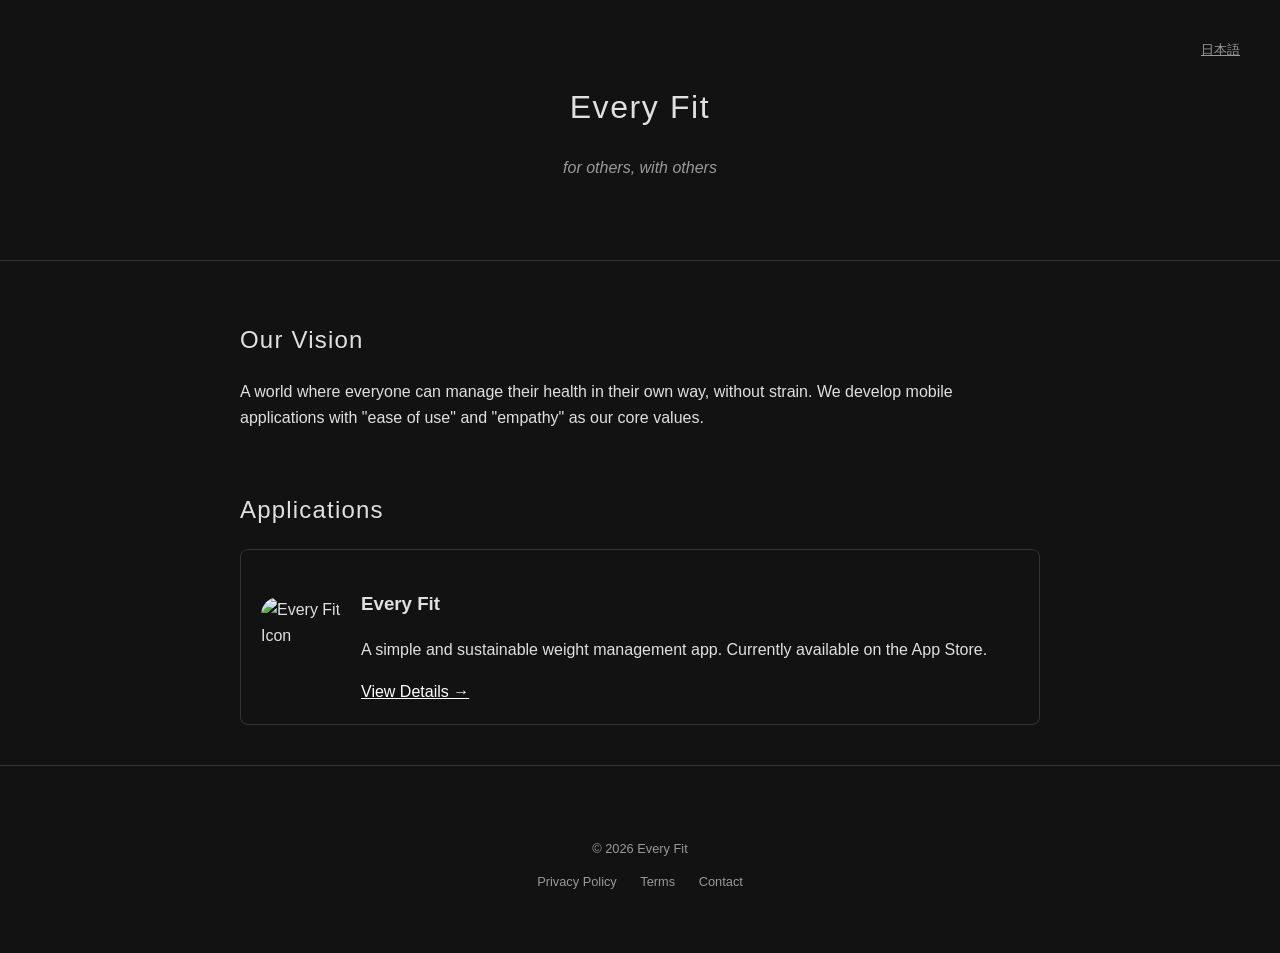
==== en/index.html @ a68e1f49 "add english" ====
<!DOCTYPE html>
<html lang="en">
<head>
    <meta charset="UTF-8">
    <meta name="viewport" content="width=device-width, initial-scale=1.0">
    <title>Every Fit | Official Site</title>
    <link rel="stylesheet" href="../css/style.css">
</head>
<body>
    <header>
        <div style="text-align: right; font-size: 0.8em; padding-right: 20px;">
            <a href="../" style="color: #999;">日本語</a>
        </div>
        <h1>Every Fit</h1>
        <p class="mission">for others, with others</p>
    </header>
    <div class="container">
        <section>
            <h2>Our Vision</h2>
            <p>A world where everyone can manage their health in their own way, without strain. We develop mobile applications with "ease of use" and "empathy" as our core values.</p>
        </section>
        <section style="margin-top: 60px;">
            <h2>Applications</h2>
            <div class="app-card" style="display: flex; align-items: center; gap: 20px;">
                <img src="../images/every_fit.jpg" alt="Every Fit Icon" style="width: 80px; height: 80px; border-radius: 18px;">
                <div>
                    <h3>Every Fit</h3>
                    <p>A simple and sustainable weight management app. Currently available on the App Store.</p>
                    <a href="apps/every-fit/" style="color: white;">View Details →</a>
                </div>
            </div>
        </section>
    </div>
    <footer>
        <p>&copy; 2026 Every Fit</p>
        <nav>
            <a href="legal/privacy-policy/">Privacy Policy</a>
            <a href="legal/terms/">Terms</a>
            <a href="../contact/">Contact</a>
        </nav>
    </footer>
</body>
</html>
---- css/style.css ----
/* 基本のマットブラック設定 */
:root {
    --bg-color: #121212;
    --text-color: #e0e0e0;
    --accent-color: #ffffff;
    --sub-text: #999999;
}

body {
    background-color: var(--bg-color);
    color: var(--text-color);
    font-family: 'Helvetica Neue', Arial, 'Hiragino Kaku Gothic ProN', 'Hiragino Sans', sans-serif;
    line-height: 1.6;
    margin: 0;
    padding: 0;
}

header {
    padding: 40px 20px;
    text-align: center;
    border-bottom: 1px solid #333;
}

h1, h2 {
    font-weight: 300;
    letter-spacing: 0.05em;
}

.container {
    max-width: 800px;
    margin: 0 auto;
    padding: 40px 20px;
}

/* 理念のセクション */
.mission {
    font-style: italic;
    color: var(--sub-text);
    margin-bottom: 40px;
}

/* アプリ紹介カード */
.app-card {
    border: 1px solid #333;
    padding: 20px;
    border-radius: 8px;
    transition: 0.3s;
}

.app-card:hover {
    border-color: #666;
}

/* フッター */
footer {
    text-align: center;
    padding: 60px 20px;
    font-size: 0.8em;
    color: var(--sub-text);
    border-top: 1px solid #333;
}

footer a {
    color: var(--sub-text);
    text-decoration: none;
    margin: 0 10px;
}

footer a:hover {
    color: var(--accent-color);
}
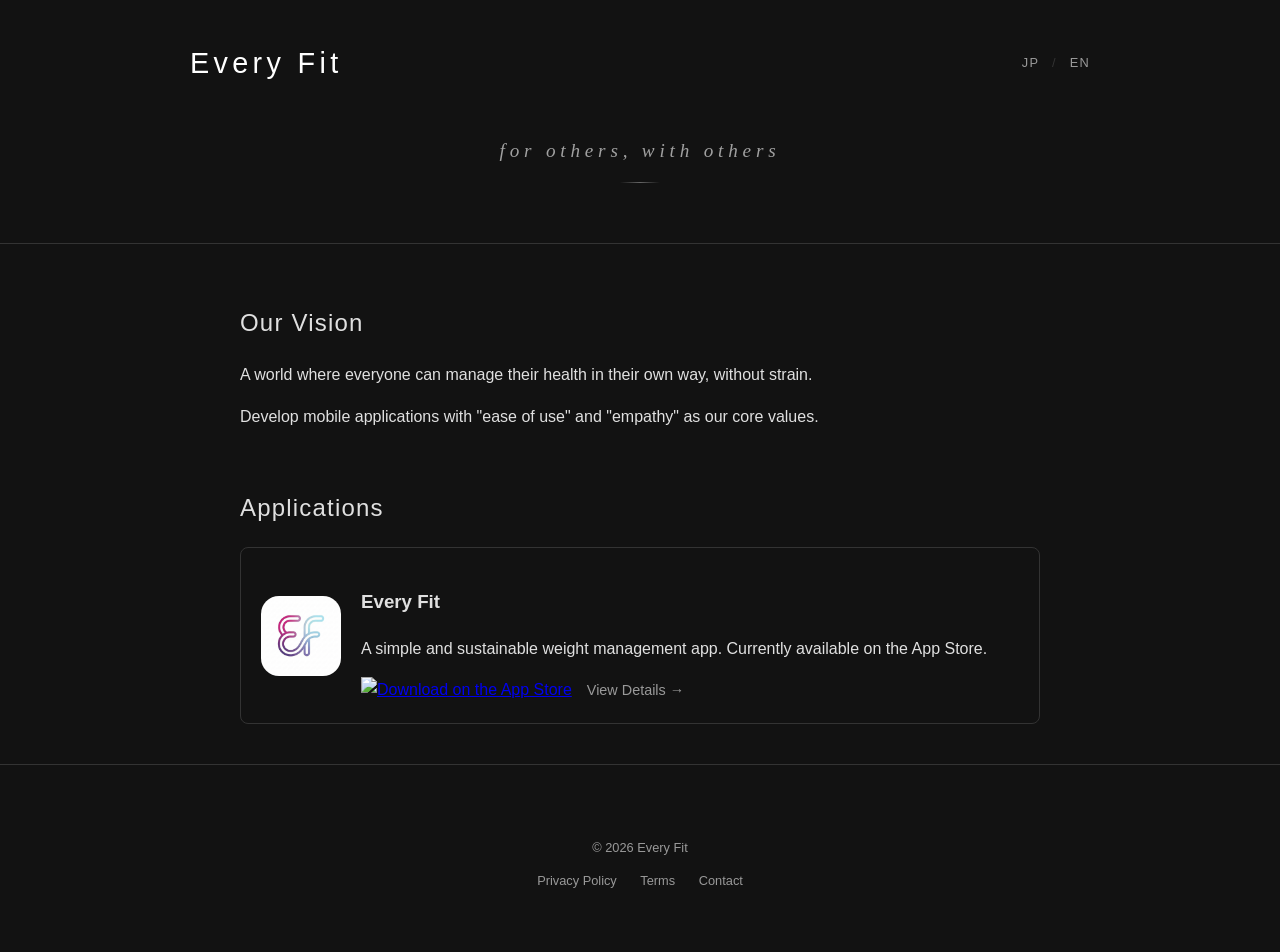
==== commit b86d7a12: "fix some" ====
--- a/en/index.html
+++ b/en/index.html
@@ -7,37 +7,43 @@
     <link rel="stylesheet" href="../css/style.css">
 </head>
 <body>
-    <header>
-        <div style="text-align: right; font-size: 0.8em; padding-right: 20px;">
-            <a href="../" style="color: #999;">日本語</a>
-        </div>
-        <h1>Every Fit</h1>
-        <p class="mission">for others, with others</p>
-    </header>
+    <header id="common-header"></header>
     <div class="container">
         <section>
             <h2>Our Vision</h2>
-            <p>A world where everyone can manage their health in their own way, without strain. We develop mobile applications with "ease of use" and "empathy" as our core values.</p>
+            <p>A world where everyone can manage their health in their own way, without strain.</p>
+            <p>Develop mobile applications with "ease of use" and "empathy" as our core values.</p>
         </section>
         <section style="margin-top: 60px;">
             <h2>Applications</h2>
             <div class="app-card" style="display: flex; align-items: center; gap: 20px;">
-                <img src="../images/every_fit.jpg" alt="Every Fit Icon" style="width: 80px; height: 80px; border-radius: 18px;">
+                <img src="../images/every_fit.png" alt="Every Fit Icon" style="width: 80px; height: 80px; border-radius: 18px;">
                 <div>
                     <h3>Every Fit</h3>
                     <p>A simple and sustainable weight management app. Currently available on the App Store.</p>
-                    <a href="apps/every-fit/" style="color: white;">View Details →</a>
+                    <div style="display: flex; align-items: center; gap: 15px; margin-top: 10px;">
+                        <a href="https://apps.apple.com/us/app/every-fit/id6760971724" target="_blank">
+                            <img src="https://tools.applemediaservices.com/api/badges/download-on-the-app-store/black/en-us?size=250x83" alt="Download on the App Store" style="height: 35px;">
+                        </a>
+                        <a href="apps/every-fit/" style="color: var(--sub-text); text-decoration: none; font-size: 0.9em;">View Details →</a>
+
+                    </div>
                 </div>
             </div>
         </section>
     </div>
-    <footer>
-        <p>&copy; 2026 Every Fit</p>
-        <nav>
-            <a href="legal/privacy-policy/">Privacy Policy</a>
-            <a href="legal/terms/">Terms</a>
-            <a href="../contact/">Contact</a>
-        </nav>
-    </footer>
+    <footer id="common-footer"></footer>
+
+    <script>
+        //
+        function loadHTML(id, url) {
+            fetch(url)
+                .then(response => response.text())
+                .then(data => document.getElementById(id).innerHTML = data);
+        }
+        // 必ず先頭に / をつけてルートから読み込む
+        loadHTML('common-header', '/header.html');
+        loadHTML('common-footer', '/footer.html');
+    </script>
 </body>
 </html>
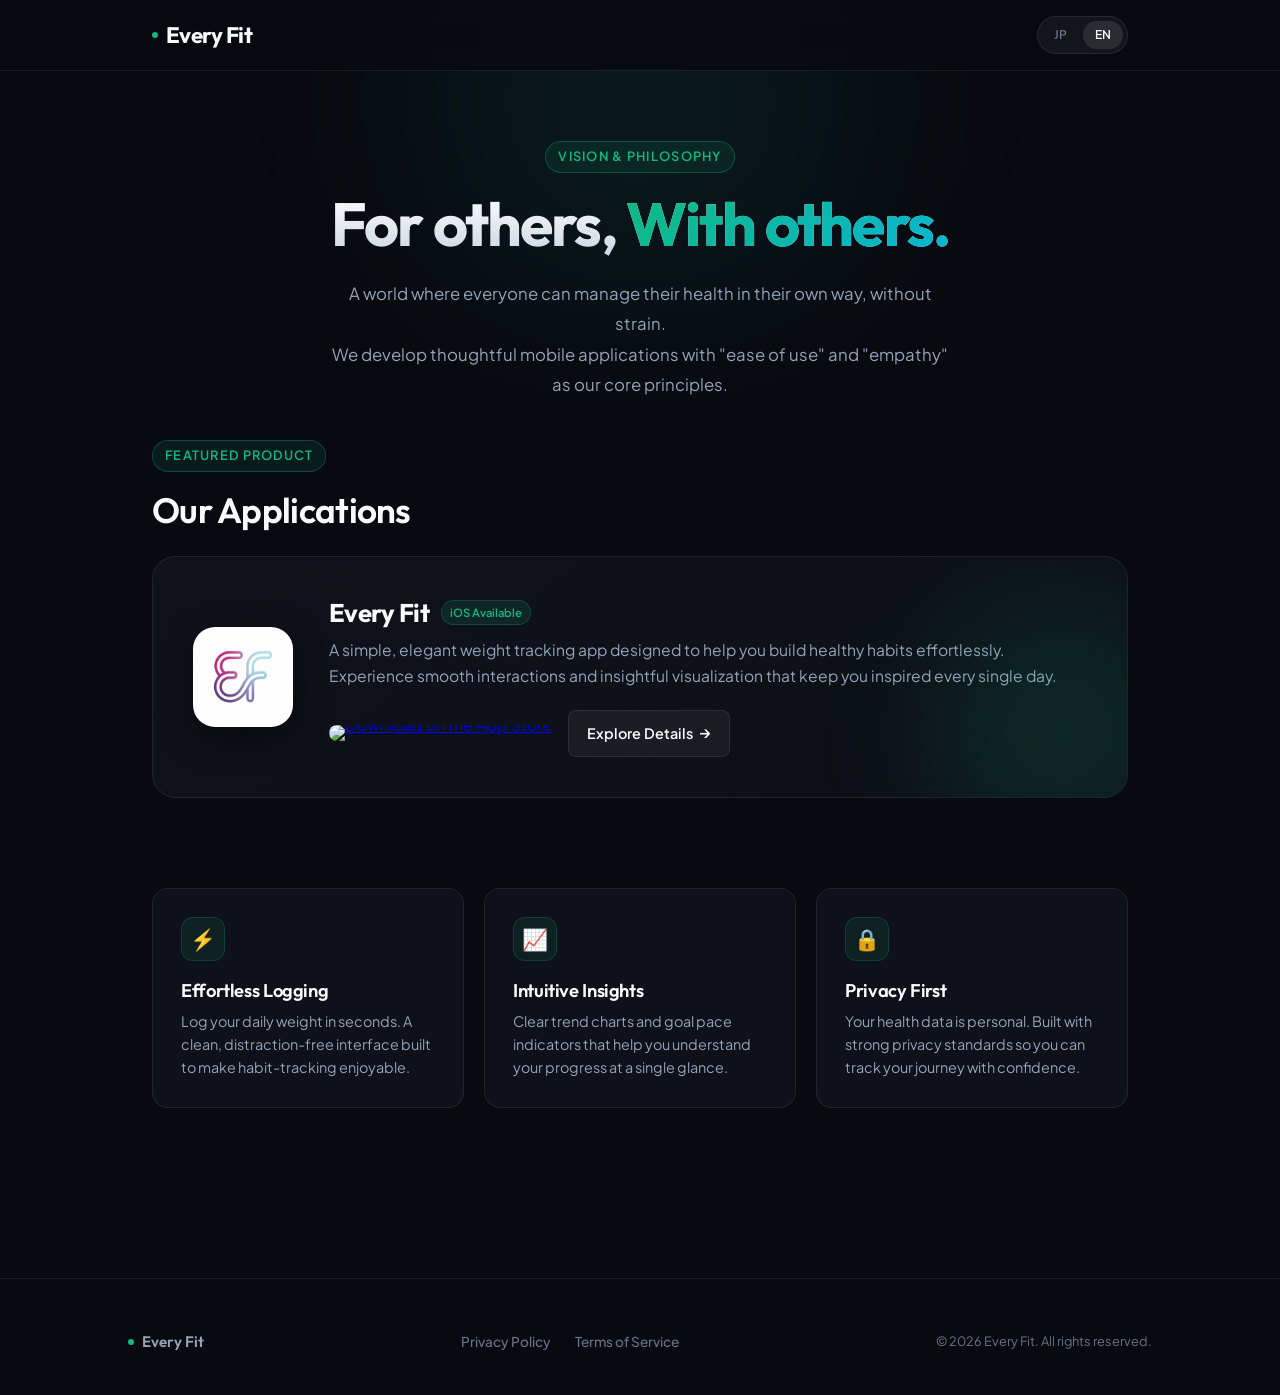
==== commit 6172edc1: "update" ====
--- a/en/index.html
+++ b/en/index.html
@@ -1,49 +1,121 @@
 <!DOCTYPE html>
 <html lang="en">
+
 <head>
     <meta charset="UTF-8">
     <meta name="viewport" content="width=device-width, initial-scale=1.0">
     <title>Every Fit | Official Site</title>
-    <link rel="stylesheet" href="../css/style.css">
+    <meta name="description"
+        content="A world where everyone can manage their health in their own way, without strain. Every Fit Official Site.">
+    <link rel="stylesheet" href="/css/style.css">
 </head>
+
 <body>
     <header id="common-header"></header>
-    <div class="container">
-        <section>
-            <h2>Our Vision</h2>
-            <p>A world where everyone can manage their health in their own way, without strain.</p>
-            <p>Develop mobile applications with "ease of use" and "empathy" as our core values.</p>
-        </section>
-        <section style="margin-top: 60px;">
-            <h2>Applications</h2>
-            <div class="app-card" style="display: flex; align-items: center; gap: 20px;">
-                <img src="../images/every_fit.png" alt="Every Fit Icon" style="width: 80px; height: 80px; border-radius: 18px;">
-                <div>
-                    <h3>Every Fit</h3>
-                    <p>A simple and sustainable weight management app. Currently available on the App Store.</p>
-                    <div style="display: flex; align-items: center; gap: 15px; margin-top: 10px;">
-                        <a href="https://apps.apple.com/us/app/every-fit/id6760971724" target="_blank">
-                            <img src="https://tools.applemediaservices.com/api/badges/download-on-the-app-store/black/en-us?size=250x83" alt="Download on the App Store" style="height: 35px;">
-                        </a>
-                        <a href="apps/every-fit/" style="color: var(--sub-text); text-decoration: none; font-size: 0.9em;">View Details →</a>
 
+    <main>
+        <div class="container">
+            <!-- Hero Statement -->
+            <div class="hero-statement">
+                <div class="section-label">Vision & Philosophy</div>
+                <h1 class="mission-tagline">
+                    For others, <span class="text-gradient">With others.</span>
+                </h1>
+                <p class="mission-desc">
+                    A world where everyone can manage their health in their own way, without strain.<br>
+                    We develop thoughtful mobile applications with "ease of use" and "empathy" as our core principles.
+                </p>
+            </div>
+
+            <!-- Featured Application -->
+            <section>
+                <div style="margin-bottom: 24px;">
+                    <div class="section-label">Featured Product</div>
+                    <h2>Our Applications</h2>
+                </div>
+
+                <div class="app-hero-card">
+                    <img src="/images/every_fit.png" alt="Every Fit App Icon" class="app-icon">
+
+                    <div class="app-info">
+                        <div class="app-info-header">
+                            <h3>Every Fit</h3>
+                            <span class="badge-status">iOS Available</span>
+                        </div>
+                        <p>
+                            A simple, elegant weight tracking app designed to help you build healthy habits
+                            effortlessly.
+                            Experience smooth interactions and insightful visualization that keep you inspired every
+                            single day.
+                        </p>
+
+                        <div class="app-actions">
+                            <a href="https://apps.apple.com/us/app/every-fit/id6760971724" target="_blank"
+                                rel="noopener noreferrer" class="app-store-badge">
+                                <img src="https://tools.applemediaservices.com/api/badges/download-on-the-app-store/black/en-us?size=250x83"
+                                    alt="Download on the App Store">
+                            </a>
+                            <a href="/en/apps/every-fit/" class="btn-detail">
+                                Explore Details
+                                <span style="font-size: 1.1em; line-height: 1;">&rarr;</span>
+                            </a>
+                        </div>
                     </div>
                 </div>
-            </div>
-        </section>
-    </div>
+            </section>
+
+            <!-- Product Highlights Grid -->
+            <section>
+                <div class="feature-grid">
+                    <div class="feature-card">
+                        <div class="feature-icon-box">⚡</div>
+                        <h4>Effortless Logging</h4>
+                        <p>Log your daily weight in seconds. A clean, distraction-free interface built to make
+                            habit-tracking enjoyable.</p>
+                    </div>
+
+                    <div class="feature-card">
+                        <div class="feature-icon-box">📈</div>
+                        <h4>Intuitive Insights</h4>
+                        <p>Clear trend charts and goal pace indicators that help you understand your progress at a
+                            single glance.</p>
+                    </div>
+
+                    <div class="feature-card">
+                        <div class="feature-icon-box">🔒</div>
+                        <h4>Privacy First</h4>
+                        <p>Your health data is personal. Built with strong privacy standards so you can track your
+                            journey with confidence.</p>
+                    </div>
+                </div>
+            </section>
+        </div>
+    </main>
+
     <footer id="common-footer"></footer>
 
     <script>
-        //
         function loadHTML(id, url) {
             fetch(url)
-                .then(response => response.text())
-                .then(data => document.getElementById(id).innerHTML = data);
+                .then(response => {
+                    if (!response.ok) throw new Error('Network error');
+                    return response.text();
+                })
+                .then(data => {
+                    var el = document.getElementById(id);
+                    if (el) el.innerHTML = data;
+                    if (id === 'common-header') {
+                        var scripts = el.getElementsByTagName('script');
+                        for (var i = 0; i < scripts.length; i++) {
+                            eval(scripts[i].innerText);
+                        }
+                    }
+                })
+                .catch(err => console.error(err));
         }
-        // 必ず先頭に / をつけてルートから読み込む
         loadHTML('common-header', '/header.html');
         loadHTML('common-footer', '/footer.html');
     </script>
 </body>
-</html>
+
+</html>
--- a/css/style.css
+++ b/css/style.css
@@ -1,71 +1,622 @@
-/* 基本のマットブラック設定 */
+/* ==========================================================================
+   Every Fit - Modern & Premium Design System
+   ========================================================================== */
+
+@import url('https://fonts.googleapis.com/css2?family=Noto+Sans+JP:wght@300;400;500;700&family=Outfit:wght@300;400;500;600;700;800&family=Plus+Jakarta+Sans:wght@300;400;500;600;700&display=swap');
+
 :root {
-    --bg-color: #121212;
-    --text-color: #e0e0e0;
-    --accent-color: #ffffff;
-    --sub-text: #999999;
-}
-
-body {
-    background-color: var(--bg-color);
-    color: var(--text-color);
-    font-family: 'Helvetica Neue', Arial, 'Hiragino Kaku Gothic ProN', 'Hiragino Sans', sans-serif;
-    line-height: 1.6;
+    /* Color Palette */
+    --bg-main: #090a0f;
+    --bg-surface: rgba(18, 21, 30, 0.7);
+    --bg-surface-hover: rgba(28, 33, 46, 0.85);
+    --bg-card: rgba(255, 255, 255, 0.03);
+    --bg-card-hover: rgba(255, 255, 255, 0.06);
+    
+    --border-subtle: rgba(255, 255, 255, 0.08);
+    --border-hover: rgba(255, 255, 255, 0.2);
+    --border-accent: rgba(16, 185, 129, 0.3);
+
+    --text-primary: #f8fafc;
+    --text-secondary: #94a3b8;
+    --text-muted: #64748b;
+    --text-accent: #34d399;
+
+    --brand-primary: #10b981;
+    --brand-cyan: #06b6d4;
+    --brand-gradient: linear-gradient(135deg, #10b981 0%, #06b6d4 100%);
+    --brand-glow: rgba(16, 185, 129, 0.15);
+
+    /* Typography */
+    --font-heading: 'Outfit', 'Plus Jakarta Sans', -apple-system, BlinkMacSystemFont, sans-serif;
+    --font-body: 'Plus Jakarta Sans', 'Noto Sans JP', -apple-system, BlinkMacSystemFont, sans-serif;
+
+    /* Shadow & Effects */
+    --shadow-sm: 0 2px 8px rgba(0, 0, 0, 0.3);
+    --shadow-md: 0 8px 30px rgba(0, 0, 0, 0.4);
+    --shadow-lg: 0 20px 50px rgba(0, 0, 0, 0.6);
+    --shadow-glow: 0 0 50px rgba(16, 185, 129, 0.15);
+
+    --radius-sm: 8px;
+    --radius-md: 16px;
+    --radius-lg: 24px;
+    --radius-full: 9999px;
+
+    --transition-fast: 0.2s cubic-bezier(0.4, 0, 0.2, 1);
+    --transition-base: 0.3s cubic-bezier(0.4, 0, 0.2, 1);
+    --transition-smooth: 0.5s cubic-bezier(0.16, 1, 0.3, 1);
+}
+
+/* ==========================================================================
+   Base & Reset
+   ========================================================================== */
+
+*, *::before, *::after {
+    box-sizing: border-box;
     margin: 0;
     padding: 0;
 }
 
+html {
+    scroll-behavior: smooth;
+}
+
+body {
+    background-color: var(--bg-main);
+    color: var(--text-primary);
+    font-family: var(--font-body);
+    line-height: 1.7;
+    -webkit-font-smoothing: antialiased;
+    -moz-osx-font-smoothing: grayscale;
+    overflow-x: hidden;
+    min-height: 100vh;
+    display: flex;
+    flex-direction: column;
+    position: relative;
+}
+
+/* Background Ambient Glow */
+body::before {
+    content: '';
+    position: fixed;
+    top: -150px;
+    left: 50%;
+    transform: translateX(-50%);
+    width: 800px;
+    height: 500px;
+    background: radial-gradient(circle, rgba(16, 185, 129, 0.1) 0%, rgba(6, 182, 212, 0.05) 40%, transparent 70%);
+    pointer-events: none;
+    z-index: 0;
+    filter: blur(60px);
+}
+
+/* ==========================================================================
+   Typography
+   ========================================================================== */
+
+h1, h2, h3, h4, h5, h6 {
+    font-family: var(--font-heading);
+    color: var(--text-primary);
+    line-height: 1.25;
+    letter-spacing: -0.02em;
+}
+
+h1 {
+    font-size: clamp(2.2rem, 5vw, 3.5rem);
+    font-weight: 700;
+}
+
+h2 {
+    font-size: clamp(1.6rem, 3.5vw, 2.2rem);
+    font-weight: 600;
+    margin-bottom: 1rem;
+}
+
+h3 {
+    font-size: 1.3rem;
+    font-weight: 600;
+}
+
+p {
+    color: var(--text-secondary);
+    font-size: 1rem;
+    font-weight: 400;
+}
+
+.text-gradient {
+    background: var(--brand-gradient);
+    -webkit-background-clip: text;
+    -webkit-text-fill-color: transparent;
+    display: inline-block;
+}
+
+.section-label {
+    display: inline-flex;
+    align-items: center;
+    gap: 6px;
+    font-size: 0.8rem;
+    font-weight: 600;
+    text-transform: uppercase;
+    letter-spacing: 0.1em;
+    color: var(--brand-primary);
+    background: rgba(16, 185, 129, 0.1);
+    border: 1px solid var(--border-accent);
+    padding: 4px 12px;
+    border-radius: var(--radius-full);
+    margin-bottom: 16px;
+}
+
+/* ==========================================================================
+   Layout & Container
+   ========================================================================== */
+
+.container {
+    max-width: 1024px;
+    width: 100%;
+    margin: 0 auto;
+    padding: 0 24px;
+    position: relative;
+    z-index: 1;
+}
+
+main {
+    flex: 1;
+    padding-bottom: 80px;
+}
+
+section {
+    position: relative;
+    margin-bottom: 90px;
+}
+
+/* ==========================================================================
+   Header Styles
+   ========================================================================== */
+
 header {
-    padding: 40px 20px;
+    position: sticky;
+    top: 0;
+    z-index: 100;
+    backdrop-filter: blur(20px);
+    -webkit-backdrop-filter: blur(20px);
+    background: rgba(9, 10, 15, 0.75);
+    border-bottom: 1px solid var(--border-subtle);
+    transition: var(--transition-base);
+}
+
+.header-top {
+    display: flex;
+    justify-content: space-between;
+    align-items: center;
+    max-width: 1024px;
+    margin: 0 auto;
+    padding: 16px 24px;
+}
+
+.logo a {
+    font-family: var(--font-heading);
+    font-size: 1.4rem;
+    font-weight: 700;
+    letter-spacing: -0.03em;
+    text-decoration: none;
+    color: var(--text-primary);
+    display: flex;
+    align-items: center;
+    gap: 8px;
+    transition: var(--transition-fast);
+}
+
+.logo a span.dot {
+    width: 6px;
+    height: 6px;
+    background: var(--brand-primary);
+    border-radius: 50%;
+    display: inline-block;
+}
+
+.logo a:hover {
+    opacity: 0.85;
+}
+
+.header-nav {
+    display: flex;
+    align-items: center;
+    gap: 4px;
+    background: rgba(255, 255, 255, 0.05);
+    padding: 4px;
+    border-radius: var(--radius-full);
+    border: 1px solid var(--border-subtle);
+}
+
+.header-nav a {
+    color: var(--text-muted);
+    text-decoration: none;
+    font-size: 0.75rem;
+    font-weight: 600;
+    padding: 4px 12px;
+    border-radius: var(--radius-full);
+    transition: var(--transition-fast);
+}
+
+.header-nav a.active,
+.header-nav a:hover {
+    color: var(--text-primary);
+    background: rgba(255, 255, 255, 0.1);
+}
+
+/* Hero & Mission Typography */
+.hero-statement {
     text-align: center;
-    border-bottom: 1px solid #333;
-}
-
-h1, h2 {
-    font-weight: 300;
-    letter-spacing: 0.05em;
-}
-
-.container {
-    max-width: 800px;
+    padding: 70px 20px 40px;
+}
+
+.mission-tagline {
+    font-family: 'Outfit', sans-serif;
+    font-size: clamp(2.2rem, 5.5vw, 3.8rem);
+    font-weight: 700;
+    letter-spacing: -0.03em;
+    line-height: 1.15;
+    margin-bottom: 20px;
+    background: linear-gradient(180deg, #ffffff 0%, #cbd5e1 100%);
+    -webkit-background-clip: text;
+    -webkit-text-fill-color: transparent;
+}
+
+.mission-desc {
+    max-width: 620px;
     margin: 0 auto;
-    padding: 40px 20px;
-}
-
-/* 理念のセクション */
-.mission {
-    font-style: italic;
-    color: var(--sub-text);
-    margin-bottom: 40px;
-}
-
-/* アプリ紹介カード */
-.app-card {
-    border: 1px solid #333;
-    padding: 20px;
+    font-size: 1.05rem;
+    color: var(--text-secondary);
+    line-height: 1.8;
+}
+
+/* ==========================================================================
+   Components: Cards & App Showcases
+   ========================================================================== */
+
+.glass-card {
+    background: var(--bg-surface);
+    backdrop-filter: blur(16px);
+    -webkit-backdrop-filter: blur(16px);
+    border: 1px solid var(--border-subtle);
+    border-radius: var(--radius-lg);
+    padding: 36px;
+    transition: var(--transition-smooth);
+    position: relative;
+    overflow: hidden;
+}
+
+.glass-card::before {
+    content: '';
+    position: absolute;
+    top: 0;
+    left: 0;
+    right: 0;
+    height: 1px;
+    background: linear-gradient(90deg, transparent, rgba(255, 255, 255, 0.15), transparent);
+}
+
+.glass-card:hover {
+    background: var(--bg-surface-hover);
+    border-color: var(--border-hover);
+    transform: translateY(-4px);
+    box-shadow: var(--shadow-md);
+}
+
+/* App Hero Card */
+.app-hero-card {
+    display: flex;
+    align-items: center;
+    gap: 36px;
+    background: linear-gradient(145deg, rgba(18, 21, 30, 0.8) 0%, rgba(13, 16, 23, 0.95) 100%);
+    border: 1px solid var(--border-subtle);
+    border-radius: var(--radius-lg);
+    padding: 40px;
+    transition: var(--transition-smooth);
+    position: relative;
+    overflow: hidden;
+}
+
+.app-hero-card::after {
+    content: '';
+    position: absolute;
+    bottom: -60px;
+    right: -60px;
+    width: 250px;
+    height: 250px;
+    background: var(--brand-glow);
+    border-radius: 50%;
+    filter: blur(60px);
+    pointer-events: none;
+}
+
+.app-hero-card:hover {
+    border-color: var(--border-accent);
+    box-shadow: var(--shadow-glow);
+    transform: translateY(-4px);
+}
+
+.app-icon {
+    width: 100px;
+    height: 100px;
+    border-radius: 22px;
+    box-shadow: 0 10px 30px rgba(0, 0, 0, 0.5);
+    flex-shrink: 0;
+    transition: var(--transition-base);
+    object-fit: cover;
+}
+
+.app-hero-card:hover .app-icon {
+    transform: scale(1.04);
+}
+
+.app-info {
+    flex: 1;
+}
+
+.app-info-header {
+    display: flex;
+    align-items: center;
+    gap: 12px;
+    margin-bottom: 8px;
+}
+
+.app-info h3 {
+    font-size: 1.6rem;
+    font-weight: 700;
+}
+
+.badge-status {
+    font-size: 0.7rem;
+    font-weight: 600;
+    color: var(--brand-primary);
+    background: rgba(16, 185, 129, 0.12);
+    border: 1px solid rgba(16, 185, 129, 0.25);
+    padding: 2px 8px;
+    border-radius: var(--radius-full);
+}
+
+.app-info p {
+    margin-bottom: 20px;
+    font-size: 0.98rem;
+}
+
+.app-actions {
+    display: flex;
+    align-items: center;
+    gap: 16px;
+    flex-wrap: wrap;
+}
+
+.app-store-badge {
+    display: inline-block;
+    transition: var(--transition-fast);
+    line-height: 0;
+}
+
+.app-store-badge img {
+    height: 42px;
     border-radius: 8px;
-    transition: 0.3s;
-}
-
-.app-card:hover {
-    border-color: #666;
-}
-
-/* フッター */
+    transition: var(--transition-fast);
+}
+
+.app-store-badge:hover img {
+    transform: translateY(-2px);
+    box-shadow: 0 4px 15px rgba(0, 0, 0, 0.4);
+}
+
+.btn-detail {
+    display: inline-flex;
+    align-items: center;
+    gap: 6px;
+    color: var(--text-primary);
+    font-size: 0.9rem;
+    font-weight: 600;
+    text-decoration: none;
+    padding: 10px 18px;
+    background: rgba(255, 255, 255, 0.05);
+    border: 1px solid var(--border-subtle);
+    border-radius: var(--radius-sm);
+    transition: var(--transition-fast);
+}
+
+.btn-detail:hover {
+    background: rgba(255, 255, 255, 0.1);
+    border-color: var(--border-hover);
+    color: #fff;
+    transform: translateX(3px);
+}
+
+/* ==========================================================================
+   Features Grid
+   ========================================================================== */
+
+.feature-grid {
+    display: grid;
+    grid-template-columns: repeat(auto-fit, minmax(260px, 1fr));
+    gap: 20px;
+    margin-top: 30px;
+}
+
+.feature-card {
+    background: var(--bg-surface);
+    border: 1px solid var(--border-subtle);
+    border-radius: var(--radius-md);
+    padding: 28px;
+    transition: var(--transition-base);
+    position: relative;
+}
+
+.feature-card:hover {
+    background: var(--bg-surface-hover);
+    border-color: var(--border-hover);
+    transform: translateY(-3px);
+}
+
+.feature-icon-box {
+    width: 44px;
+    height: 44px;
+    border-radius: 12px;
+    background: rgba(16, 185, 129, 0.1);
+    border: 1px solid rgba(16, 185, 129, 0.2);
+    display: flex;
+    align-items: center;
+    justify-content: center;
+    color: var(--brand-primary);
+    font-size: 1.3rem;
+    margin-bottom: 18px;
+}
+
+.feature-card h4 {
+    font-size: 1.15rem;
+    font-weight: 600;
+    margin-bottom: 8px;
+    color: var(--text-primary);
+}
+
+.feature-card p {
+    font-size: 0.9rem;
+    line-height: 1.6;
+    color: var(--text-secondary);
+}
+
+/* ==========================================================================
+   App Detail View Specific Styles
+   ========================================================================== */
+
+.app-detail-hero {
+    text-align: center;
+    padding: 40px 0 50px;
+}
+
+.app-detail-icon {
+    width: 120px;
+    height: 120px;
+    border-radius: 28px;
+    box-shadow: 0 16px 40px rgba(0, 0, 0, 0.6);
+    margin-bottom: 24px;
+    border: 1px solid rgba(255, 255, 255, 0.1);
+    animation: floatIcon 4s ease-in-out infinite;
+}
+
+@keyframes floatIcon {
+    0%, 100% { transform: translateY(0); }
+    50% { transform: translateY(-8px); }
+}
+
+.app-detail-hero h1 {
+    margin-bottom: 12px;
+}
+
+.app-detail-hero .hero-sub {
+    font-size: 1.15rem;
+    max-width: 600px;
+    margin: 0 auto 30px;
+    color: var(--text-secondary);
+}
+
+/* Back Link */
+.back-link {
+    display: inline-flex;
+    align-items: center;
+    gap: 6px;
+    color: var(--text-muted);
+    text-decoration: none;
+    font-size: 0.85rem;
+    font-weight: 500;
+    margin-bottom: 24px;
+    transition: var(--transition-fast);
+}
+
+.back-link:hover {
+    color: var(--text-primary);
+    transform: translateX(-3px);
+}
+
+/* ==========================================================================
+   Footer
+   ========================================================================== */
+
 footer {
-    text-align: center;
-    padding: 60px 20px;
-    font-size: 0.8em;
-    color: var(--sub-text);
-    border-top: 1px solid #333;
-}
-
-footer a {
-    color: var(--sub-text);
+    border-top: 1px solid var(--border-subtle);
+    background: rgba(9, 10, 15, 0.8);
+    padding: 50px 24px 40px;
+    margin-top: auto;
+    position: relative;
+    z-index: 10;
+}
+
+.footer-inner {
+    max-width: 1024px;
+    margin: 0 auto;
+    display: flex;
+    flex-direction: column;
+    align-items: center;
+    gap: 20px;
+}
+
+@media (min-width: 640px) {
+    .footer-inner {
+        flex-direction: row;
+        justify-content: space-between;
+    }
+}
+
+.footer-brand {
+    display: flex;
+    align-items: center;
+    gap: 8px;
+    font-family: var(--font-heading);
+    font-weight: 600;
+    font-size: 0.95rem;
+    color: var(--text-secondary);
+}
+
+.footer-nav {
+    display: flex;
+    gap: 24px;
+    align-items: center;
+}
+
+.footer-nav a {
+    color: var(--text-muted);
     text-decoration: none;
-    margin: 0 10px;
-}
-
-footer a:hover {
-    color: var(--accent-color);
+    font-size: 0.85rem;
+    font-weight: 500;
+    transition: var(--transition-fast);
+}
+
+.footer-nav a:hover {
+    color: var(--text-primary);
+}
+
+.copyright {
+    color: var(--text-muted);
+    font-size: 0.8rem;
+}
+
+/* ==========================================================================
+   Responsive Adaptations
+   ========================================================================== */
+
+@media (max-width: 768px) {
+    .app-hero-card {
+        flex-direction: column;
+        align-items: flex-start;
+        padding: 28px;
+        gap: 20px;
+    }
+
+    .app-icon {
+        width: 80px;
+        height: 80px;
+        border-radius: 18px;
+    }
+
+    .hero-statement {
+        padding: 40px 10px 20px;
+    }
+
+    .glass-card {
+        padding: 24px;
+    }
 }
